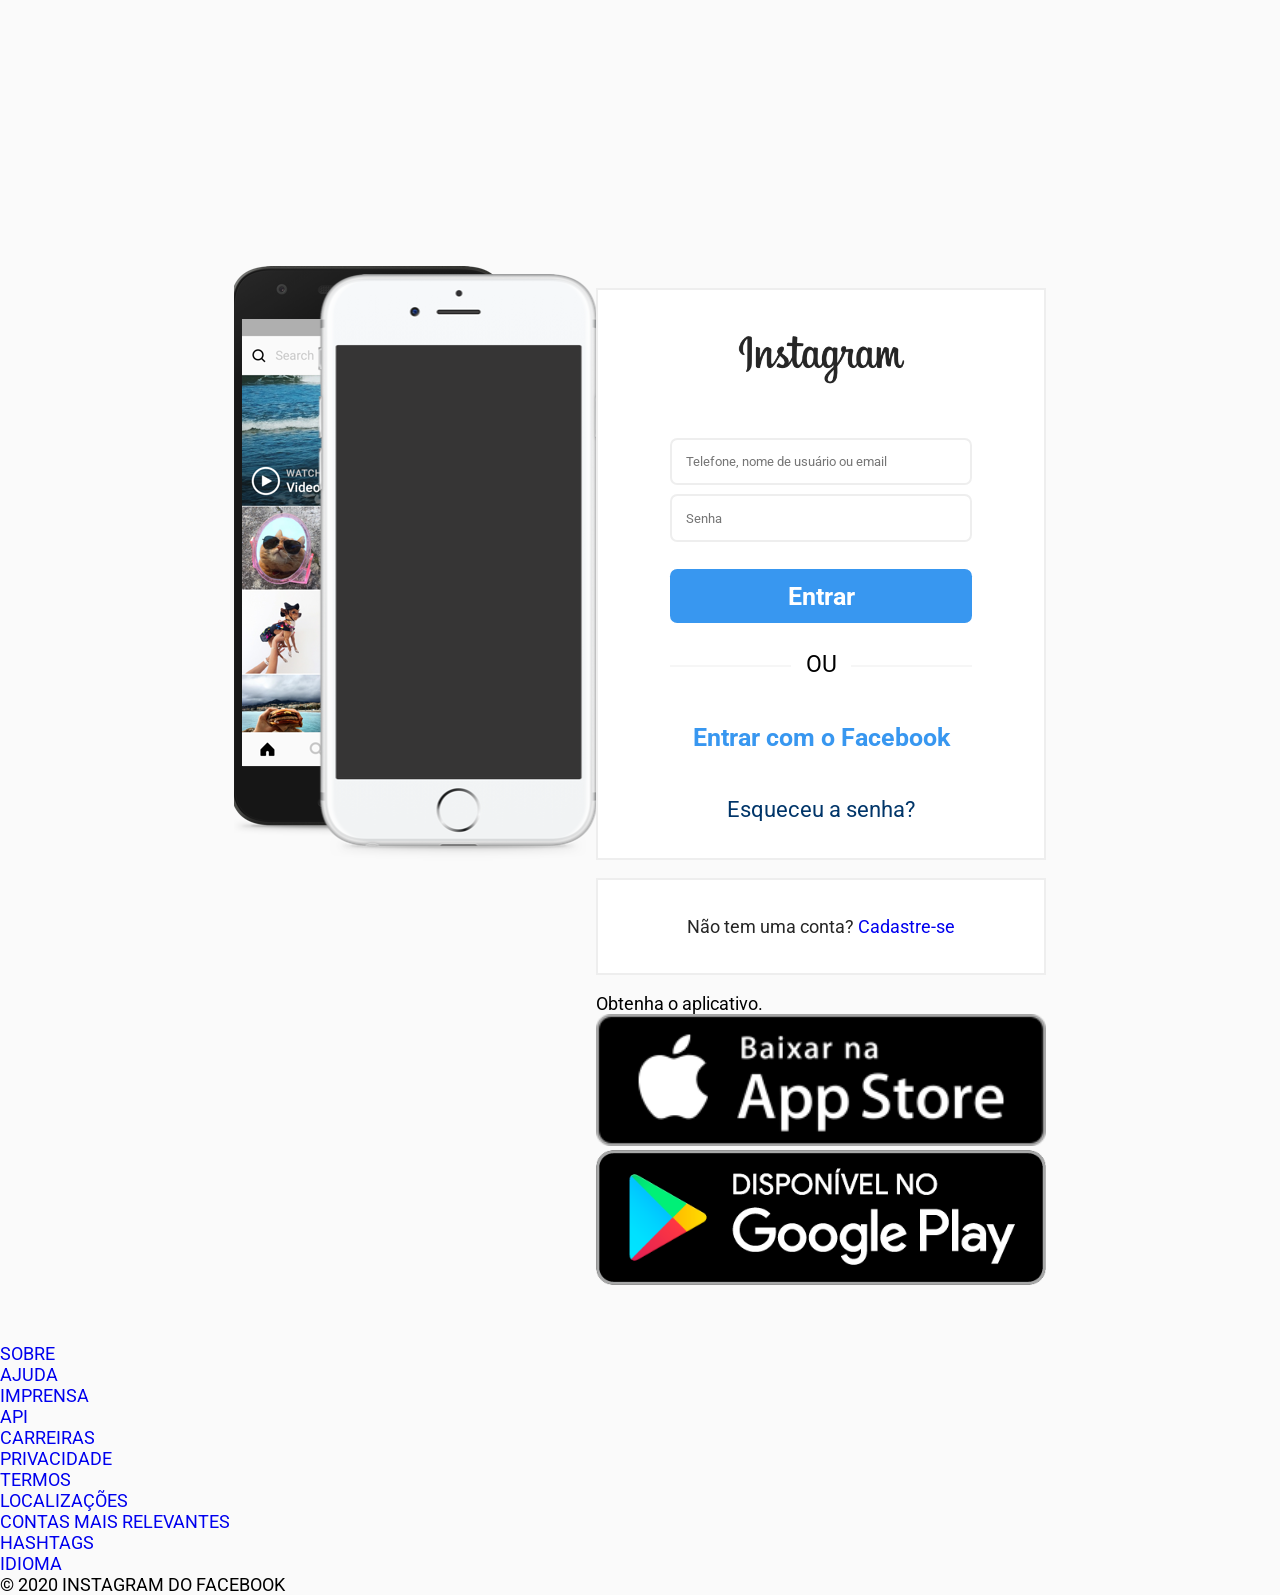
==== login.html @ b3181788 "Projeto Instagram" ====
<!DOCTYPE html>

<html>

<head>
    <meta charset="UTF-8">
    <title>Página de login</title>
    <link rel="stylesheet" href="style.css">
    <link rel="stylesheet" href="">
</head>

<body>
    <div id="wrapper">
        <div class="container">
            <div class="celulares"></div>

            <div class="top">
                <form action="">
                    <div class="logo">
                        <img src="imagens/escrita.png" alt="instagram" style="width: 175px;">
                    </div>
                    <input type="text" class="input" placeholder="Telefone, nome de usuário ou email" />
                    <input type="password" class="input" placeholder="Senha" />
                    <button class="botao" type="submit">Entrar</button>
                    <span class="separar">OU</span>
                    <a href="#" class="facebook">
                        
                        <p>Entrar com o Facebook</p>
                    </a>                  
                    <a href="#" class="esqueceuSenha">Esqueceu a senha?</a>
               
                </form>
                <div class="cadastrar">
                    Não tem uma conta? <a href="#">Cadastre-se</a>
                </div>
            
                <div class="obtenhaApp">
                    <span>Obtenha o aplicativo.</span>
                    <div class="download">
                        <img src="imagens/applestore.png" alt="apple">
                        <img src="imagens/googleplay.png" alt="google">
                    </div>
                </div>
            </div>
        </div>

        <footer>
            <div class="container">
                <nav class="rodape">
                    <ul>
                        <li>
                            <a href="#">SOBRE</a>
                        </li>
                        <li>
                            <a href="#">AJUDA</a>
                        </li>
                        <li>
                            <a href="#">IMPRENSA</a>
                        </li>
                        <li>
                            <a href="#">API</a>
                        </li>
                        <li>
                            <a href="#">CARREIRAS</a>
                        </li>
                        <li>
                            <a href="#">PRIVACIDADE</a>
                        </li>
                        <li>
                            <a href="#">TERMOS</a>
                        </li>
                        <li>
                            <a href="#">LOCALIZAÇÕES</a>
                        </li>
                        <li>
                            <a href="#">CONTAS MAIS RELEVANTES</a>
                        </li>
                        <li>
                            <a href="#">HASHTAGS</a>
                        </li>
                        <li>
                            <a href="#">IDIOMA</a>
                        </li>
                    </ul>
                </nav>
                <div class="copyright">
                    &copy; 2020 INSTAGRAM DO FACEBOOK
                </div>
            </div>
        </footer>
    </div>
</body>




</html>
---- style.css ----
@import url('https://fonts.googleapis.com/css?family=Roboto&display=swap');

*,
*::before,
*::after {
    margin: 0;
    padding: 0;
    box-sizing: inherit;
    font-family: 'Roboto', sans-serif;
}

html {
    font-size: 18px;
    box-sizing: border-box;
}

img {
    width: 100%;
    max-width: 100%;
    height: 100%;
}

a {
    text-decoration: none;
}

body {
    background-color: #fafafa;
}

#wrapper {
    width: 100%;
    height: 100vh;
    display: flex;
    flex-direction: column;
    justify-content: space-between;
    padding-top: 10rem;
}

.container {
    width: 100%;
    max-width: 93.5rem;
    margin: 3rem auto 0;
}

#wrapper > .container {
    display: flex;
    padding: 0 13rem;
}

.celulares {
    height: 36rem;
    background: url("imagens/celulares.png") center no-repeat;
    flex: 1;
}

.top {
    width: 100%;
    max-width: 25rem;
    margin-top: 3rem;
}

.top form {
    background-color: #fff;
    border: 2px solid #eee;
    display: flex;
    flex-direction: column;
    padding: 2rem 4rem;
    text-align: center;
}

.logo img{
    width: 17.5rem;
    margin-bottom: 2.5rem;
}

.top form input {
    padding: .8rem;
    margin-bottom: .5rem;
    border: 2px solid #eee;
    border-radius: .4rem;
}

.botao {
    margin: 1rem 0 1.5rem;
    height: 3rem;
    background-color: #3897f0;
    font-size: 1.4rem;
    color: #fff;
    font-weight: bold;
    border: none;
    border-radius: .4rem;
    cursor: pointer;
}

.separar {
    font-size: 1.3rem;
    color: #99999;
    text-transform: uppercase;
    position: relative;
    margin-bottom: 2.5rem;
}

.separar::before,
.separar::after {
    content: "";
    position: absolute;
    background-color: #eee;
    width: 40%;
    height: 1px;
    top: 58%;
    transform: translateY(-50%);
}

.separar::before {
    left: 0;
}

.separar::after {
    right: 0;
}

.facebook {
    font-size: 1.4rem;
    font-weight: bold;
    color: #3897f0;
    margin-bottom: 2.5rem;
}

.esqueceuSenha {
    font-size: 1.2rem;
    color: #003569;
}

.cadastrar {
    text-align: center;
    font-size: 1,4rem;
    color: #262626;
    padding: 2rem 0;
    background-color: #fff;
    border: 2px solid #eee;
    margin: 1rem 0;
}
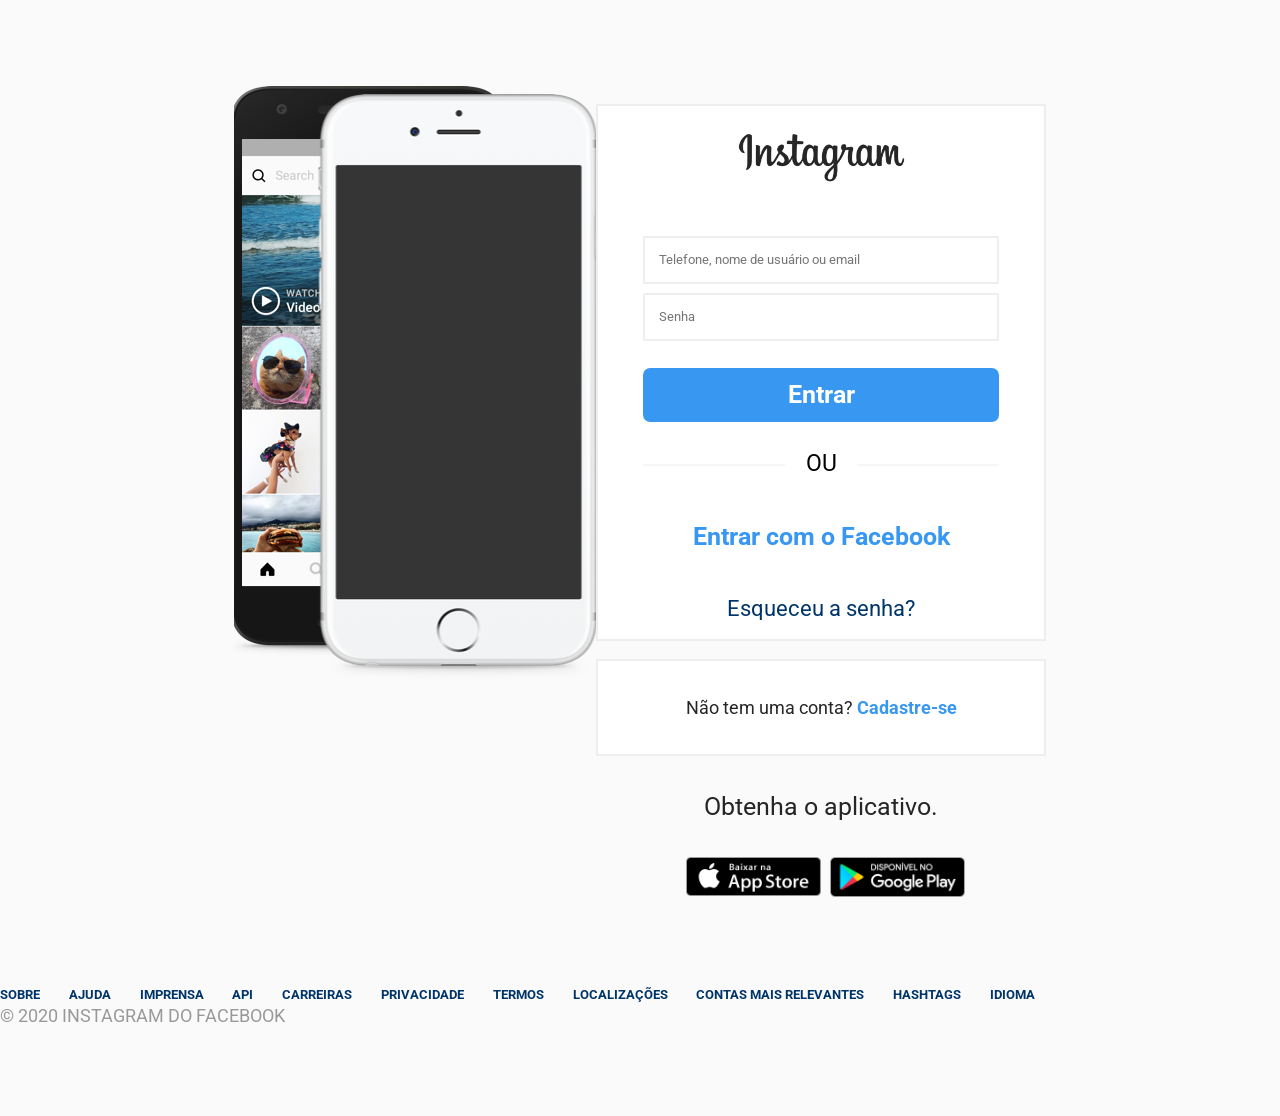
==== commit 1dcdb433: "Projeto Instagram" ====
--- a/login.html
+++ b/login.html
@@ -83,9 +83,9 @@
                         </li>
                     </ul>
                 </nav>
-                <div class="copyright">
-                    &copy; 2020 INSTAGRAM DO FACEBOOK
-                </div>
+            </div>
+            <div class="copyright">
+                &copy; 2020 INSTAGRAM DO FACEBOOK
             </div>
         </footer>
     </div>
--- a/style.css
+++ b/style.css
@@ -34,7 +34,6 @@
     display: flex;
     flex-direction: column;
     justify-content: space-between;
-    padding-top: 10rem;
 }
 
 .container {
@@ -57,7 +56,7 @@
 .top {
     width: 100%;
     max-width: 25rem;
-    margin-top: 3rem;
+    margin-top: 2.8rem;
 }
 
 .top form {
@@ -65,7 +64,7 @@
     border: 2px solid #eee;
     display: flex;
     flex-direction: column;
-    padding: 2rem 4rem;
+    padding: 1rem 2.5rem;
     text-align: center;
 }
 
@@ -78,7 +77,7 @@
     padding: .8rem;
     margin-bottom: .5rem;
     border: 2px solid #eee;
-    border-radius: .4rem;
+    border-radius: .1rem;
 }
 
 .botao {
@@ -142,3 +141,68 @@
     margin: 1rem 0;
 }
 
+.cadastrar a {
+    color: #3897f0;
+    font-weight: bold;
+}
+
+.obtenhaApp {
+    font-size: 1.4rem;
+    text-align: center;
+}
+
+.obtenhaApp span {
+    display: block;
+    margin: 2rem 0;
+    color: #262626;
+}
+
+.download {
+    width: 100%;
+    display: flex;
+    justify-content: center;
+}
+
+.download img {
+    max-width: 8rem;
+    cursor: pointer;
+    padding-left: 0.5rem;
+}
+
+.download img: :first-child {
+    margin-right: 1rem;
+}
+
+footer {
+    padding: 5rem 0;
+    
+}
+
+footer .container {
+    display: flex;
+    justify-content: space-between;
+    font-weight: bold;
+    text-transform: uppercase;
+    font-size: 0.7rem;
+    margin-top: 0;
+    text-align: center;
+}
+
+.rodape ul {
+    display: flex;
+    flex-wrap: wrap;
+    list-style: none;
+}
+
+.rodape ul li {
+    margin-right: 1.6rem;
+}
+
+.rodape ul li a {
+    color: #003569;
+}
+
+.copyright {
+    color: #999999;
+    padding-top: 0.2rem;
+}
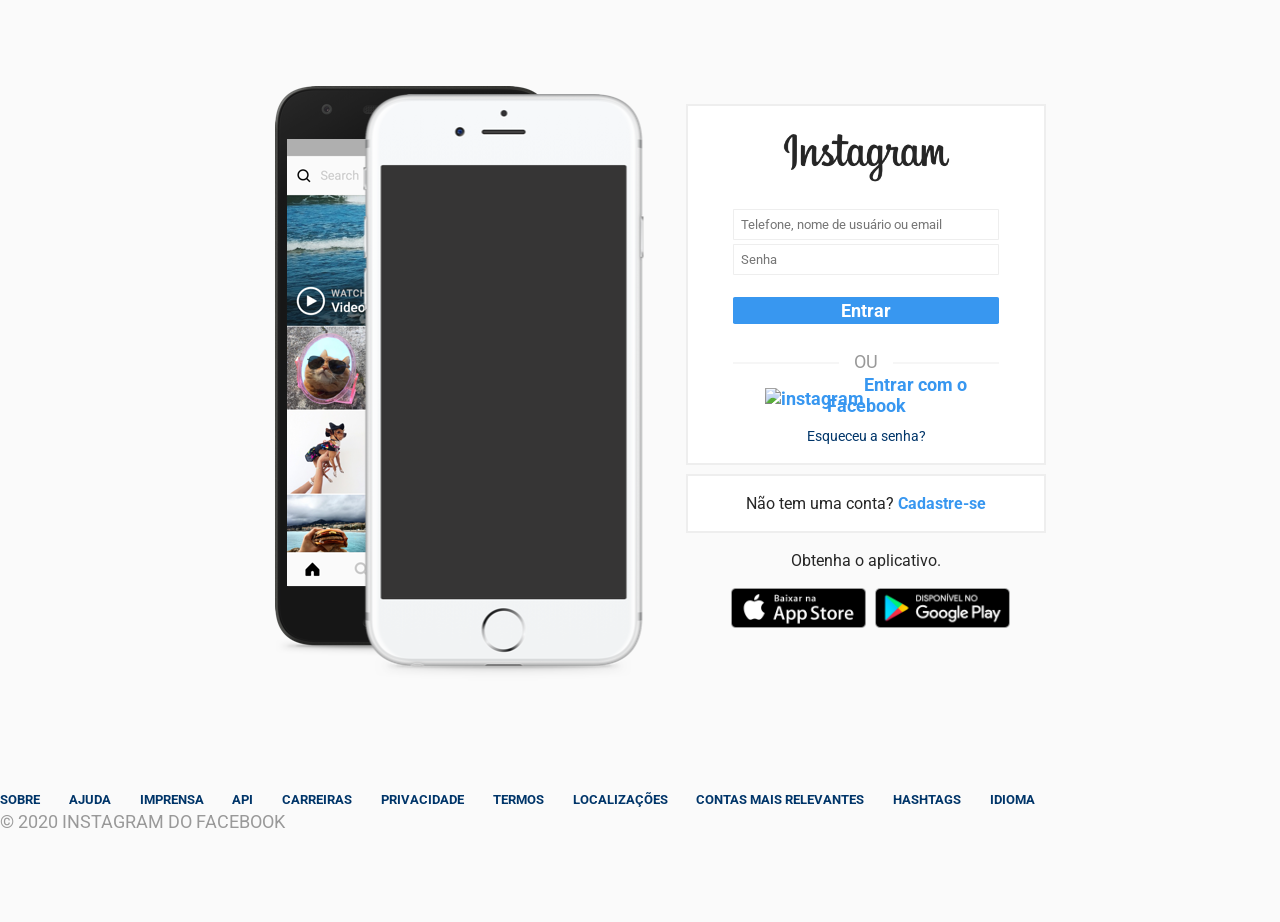
==== commit 90146296: "Foi modificado as proporções e incluso ícone de FB" ====
--- a/login.html
+++ b/login.html
@@ -25,7 +25,7 @@
                     <span class="separar">OU</span>
                     <a href="#" class="facebook">
                         
-                        <p>Entrar com o Facebook</p>
+                        <p><img src="C:\Users\allan\OneDrive\Documents\GitHub\projeto_instagram\imagens\facebook.png" alt="instagram" style="width: 40px; position: relative; top: 14px;">Entrar com o Facebook</p>
                     </a>                  
                     <a href="#" class="esqueceuSenha">Esqueceu a senha?</a>
                
--- a/style.css
+++ b/style.css
@@ -55,7 +55,7 @@
 
 .top {
     width: 100%;
-    max-width: 25rem;
+    max-width: 20rem;
     margin-top: 2.8rem;
 }
 
@@ -70,34 +70,34 @@
 
 .logo img{
     width: 17.5rem;
-    margin-bottom: 2.5rem;
+    margin-bottom: 1.0rem;
 }
 
 .top form input {
-    padding: .8rem;
-    margin-bottom: .5rem;
-    border: 2px solid #eee;
-    border-radius: .1rem;
+    padding: .4rem;
+    margin-bottom: .2rem;
+    border: 0.7px solid #eee;
+    border-radius: .05rem;
 }
 
 .botao {
     margin: 1rem 0 1.5rem;
-    height: 3rem;
+    height: 1.5rem;
     background-color: #3897f0;
-    font-size: 1.4rem;
+    font-size: 1.0rem;
     color: #fff;
     font-weight: bold;
     border: none;
-    border-radius: .4rem;
+    border-radius: .1rem;
     cursor: pointer;
 }
 
 .separar {
-    font-size: 1.3rem;
-    color: #99999;
+    font-size: 1.0rem;
+    color: #999999;
     text-transform: uppercase;
     position: relative;
-    margin-bottom: 2.5rem;
+    margin-bottom: 0.1rem;
 }
 
 .separar::before,
@@ -120,25 +120,25 @@
 }
 
 .facebook {
-    font-size: 1.4rem;
+    font-size: 1.0rem;
     font-weight: bold;
     color: #3897f0;
-    margin-bottom: 2.5rem;
+    margin-bottom: 0.7rem;
 }
 
 .esqueceuSenha {
-    font-size: 1.2rem;
+    font-size: 0.8rem;
     color: #003569;
 }
 
 .cadastrar {
     text-align: center;
-    font-size: 1,4rem;
+    font-size: 0.9rem;
     color: #262626;
-    padding: 2rem 0;
+    padding: 1rem 0;
     background-color: #fff;
     border: 2px solid #eee;
-    margin: 1rem 0;
+    margin: 0.5rem 0;
 }
 
 .cadastrar a {
@@ -147,13 +147,13 @@
 }
 
 .obtenhaApp {
-    font-size: 1.4rem;
+    font-size: 0.9rem;
     text-align: center;
 }
 
 .obtenhaApp span {
     display: block;
-    margin: 2rem 0;
+    margin: 1rem 0;
     color: #262626;
 }
 
@@ -169,13 +169,12 @@
     padding-left: 0.5rem;
 }
 
-.download img: :first-child {
+.download img: first-child {
     margin-right: 1rem;
 }
 
 footer {
     padding: 5rem 0;
-    
 }
 
 footer .container {
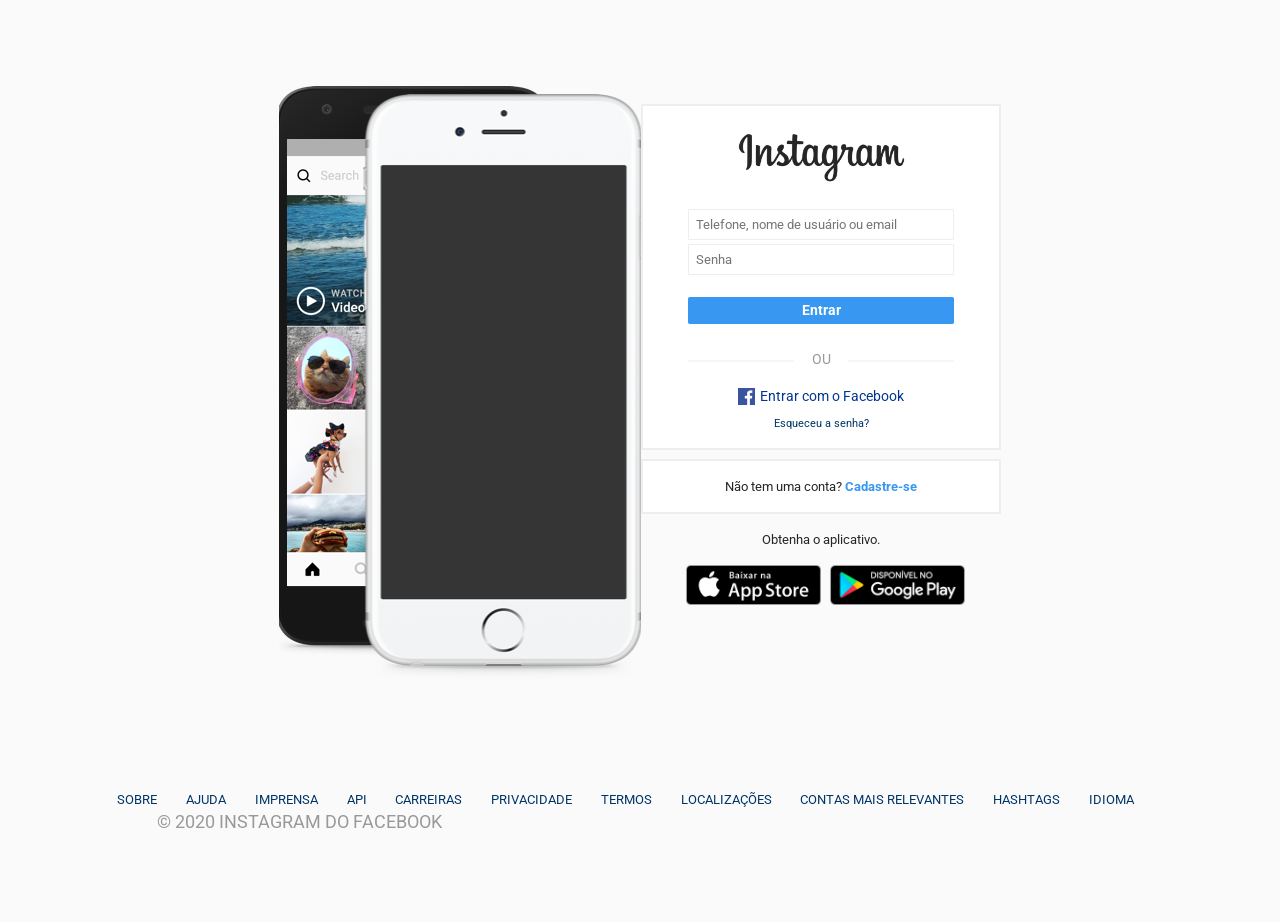
==== commit 26972e8f: "Alterações em fontes, no rodapé, e na responsividade" ====
--- a/login.html
+++ b/login.html
@@ -6,7 +6,6 @@
     <meta charset="UTF-8">
     <title>Página de login</title>
     <link rel="stylesheet" href="style.css">
-    <link rel="stylesheet" href="">
 </head>
 
 <body>
@@ -24,8 +23,7 @@
                     <button class="botao" type="submit">Entrar</button>
                     <span class="separar">OU</span>
                     <a href="#" class="facebook">
-                        
-                        <p><img src="C:\Users\allan\OneDrive\Documents\GitHub\projeto_instagram\imagens\facebook.png" alt="instagram" style="width: 40px; position: relative; top: 14px;">Entrar com o Facebook</p>
+                        <p><img src="imagens/facebook.png" alt="instagram" style="width: 22px; position: relative; top: 4px; padding-right: 0.3rem;">Entrar com o Facebook</p>
                     </a>                  
                     <a href="#" class="esqueceuSenha">Esqueceu a senha?</a>
                
--- a/style.css
+++ b/style.css
@@ -44,7 +44,7 @@
 
 #wrapper > .container {
     display: flex;
-    padding: 0 13rem;
+    padding: 0 15.5rem;
 }
 
 .celulares {
@@ -84,7 +84,7 @@
     margin: 1rem 0 1.5rem;
     height: 1.5rem;
     background-color: #3897f0;
-    font-size: 1.0rem;
+    font-size: 0.8rem;
     color: #fff;
     font-weight: bold;
     border: none;
@@ -93,7 +93,7 @@
 }
 
 .separar {
-    font-size: 1.0rem;
+    font-size: 0.8rem;
     color: #999999;
     text-transform: uppercase;
     position: relative;
@@ -120,20 +120,20 @@
 }
 
 .facebook {
-    font-size: 1.0rem;
-    font-weight: bold;
-    color: #3897f0;
+    font-size: 0.8rem;
+    color: #003590;
     margin-bottom: 0.7rem;
+    padding-top: 0.8rem;
 }
 
 .esqueceuSenha {
-    font-size: 0.8rem;
+    font-size: 0.6rem;
     color: #003569;
 }
 
 .cadastrar {
     text-align: center;
-    font-size: 0.9rem;
+    font-size: 0.7rem;
     color: #262626;
     padding: 1rem 0;
     background-color: #fff;
@@ -147,7 +147,7 @@
 }
 
 .obtenhaApp {
-    font-size: 0.9rem;
+    font-size: 0.7rem;
     text-align: center;
 }
 
@@ -175,16 +175,16 @@
 
 footer {
     padding: 5rem 0;
+    justify-content: center;
 }
 
 footer .container {
     display: flex;
-    justify-content: space-between;
-    font-weight: bold;
+    justify-content: center;
     text-transform: uppercase;
     font-size: 0.7rem;
     margin-top: 0;
-    text-align: center;
+    flex-wrap: wrap;
 }
 
 .rodape ul {
@@ -195,6 +195,7 @@
 
 .rodape ul li {
     margin-right: 1.6rem;
+    text-align: center;
 }
 
 .rodape ul li a {
@@ -204,4 +205,54 @@
 .copyright {
     color: #999999;
     padding-top: 0.2rem;
+    padding-left: 8.7rem;
+}
+
+@media (max-width: 900px) {
+    .celulares {
+        display: none;
+    }
+
+    .top {
+        margin: 0 auto;
+    }
+
+    #wrapper > .container {
+        padding: 0;
+    }
+
+    footer .container {
+        padding: 0 2rem;
+        justify-content: center;
+    }
+
+    .rodape ul {
+        justify-content: center;
+    }
+
+    .rodape ul li {
+        margin-bottom: 1rem;
+    }
+}
+
+@media (max-width: 450px) {
+    #wrapper {
+        padding-top: 0;
+    }
+
+    .top form{
+        background-color: transparent;
+        border: none;
+        padding: 0 rem;
+    }
+
+    .cadastrar {
+        background-color: transparent;
+        border: none;
+        margin: 4rem 0;
+    }
+
+    footer {
+        padding-bottom: 2rem;
+    }
 }
